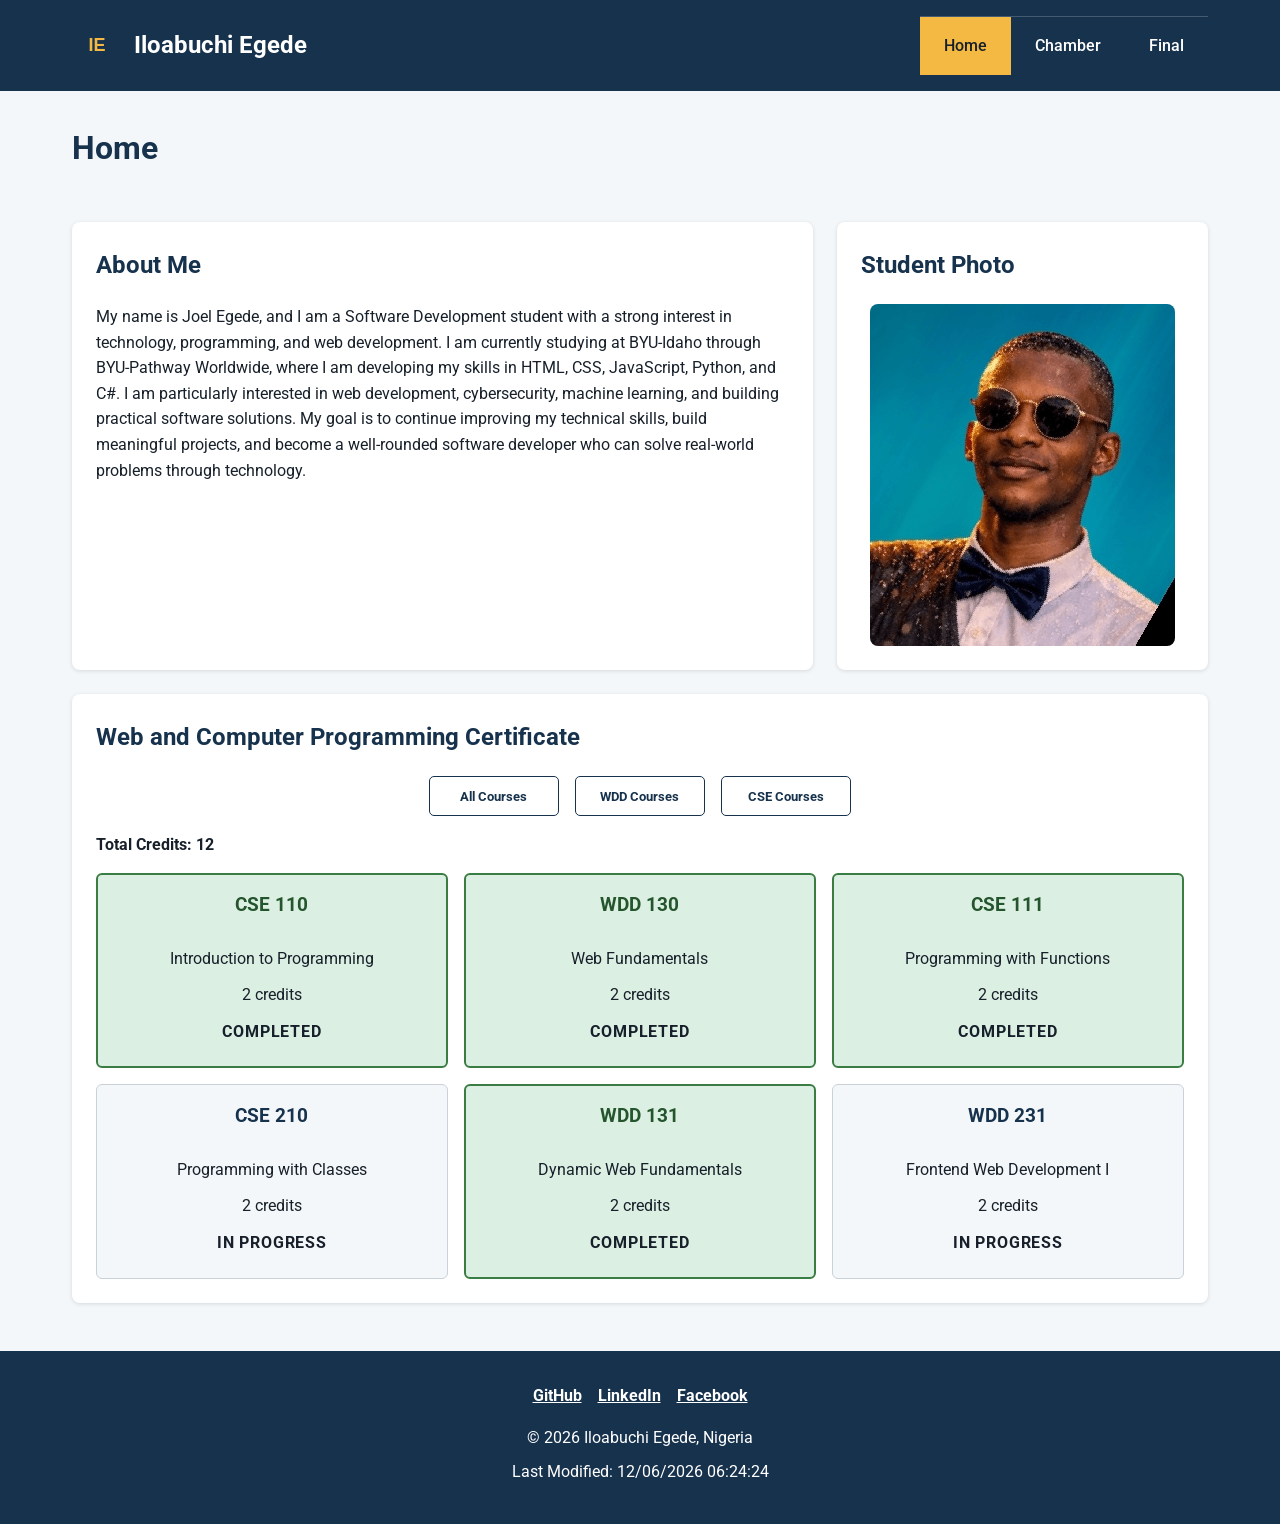
==== index.html @ 78034046 "completed week01 activity" ====
<!DOCTYPE html>
<html lang="en">
<head>
    <meta charset="UTF-8">
    <meta name="viewport" content="width=device-width, initial-scale=1.0">

    <meta name="description" content="WDD 231 Web Frontend Development I course home page for Iloabuchi Egede.">
    <meta name="author" content="Iloabuchi Egede">

    <title>WDD 231 | Web Frontend Development I | Iloabuchi Egede</title>

    <link rel="preconnect" href="https://fonts.googleapis.com">
    <link rel="preconnect" href="https://fonts.gstatic.com" crossorigin>
    <link href="https://fonts.googleapis.com/css2?family=Roboto:wght@400;500;700&display=swap" rel="stylesheet">

    <link rel="stylesheet" href="styles/normalize.css">
    <link rel="stylesheet" href="styles/small.css">
    <link rel="stylesheet" href="styles/large.css">

    <script src="scripts/main.js" defer></script>
    <script src="scripts/courses.js" defer></script>
</head>

<body>
    <header>
        <div class="site-header">
            <a href="index.html" class="site-logo">
                <img src="images/logo.svg" alt="Iloabuchi Egede logo">
            </a>

            <span class="site-name">Iloabuchi Egede</span>

            <button id="menu-button" type="button" aria-label="Open navigation menu">
                ☰
            </button>
        

            <nav id="navigation">
                <ul>
                    <li><a href="index.html" class="active">Home</a></li>
                    <li><a href="#">Chamber</a></li>
                    <li><a href="#">Final</a></li>
                </ul>
            </nav>
        </div>
    </header>

    <main>
        <h1>Home</h1>

        <section>
            <h2>About Me</h2>
            <p>
                My name is Joel Egede, and I am a Software Development student with a strong interest in technology, programming, and web development. I am currently studying at BYU-Idaho through BYU-Pathway Worldwide, where I am developing my skills in HTML, CSS, JavaScript, Python, and C#.
                I am particularly interested in web development, cybersecurity, machine learning, and building practical software solutions. My goal is to continue improving my technical skills, build meaningful projects, and become a well-rounded software developer who can solve real-world problems through technology.
            </p>
        </section>

        <section>
            <h2>Student Photo</h2>
            <img src="images/profile-image.png" alt="Photo of Iloabuchi Egede">
        </section>

        <section>
            <h2>Web and Computer Programming Certificate</h2>

            <div class="course-filters">
                <button id="all-courses" type="button">All Courses</button>
                <button id="wdd-courses" type="button">WDD Courses</button>
                <button id="cse-courses" type="button">CSE Courses</button>
            </div>

            <p class="credits">
                Total Credits: <span id="total-credits">0</span>
            </p>

            <div id="course-container"></div>
        </section>
    </main>

    <footer>
        <div class="social-links">
            <a href="https://github.com/Joel-Egede" target="_blank" rel="noopener noreferrer">
                GitHub
            </a>

            <a href="www.linkedin.com/in/iloabuchi-egede-858717234/" target="_blank" rel="noopener noreferrer">
                LinkedIn
            </a>

            <a href="www.facebook.com" target="_blank" rel="noopener noreferrer">
                Facebook
            </a>
        </div>

        <p>
            &copy; <span id="currentyear"></span> Iloabuchi Egede, Nigeria
        </p>

        <p id="lastModified"></p>
    </footer>
</body>
</html>
---- styles/small.css ----
/* =========================
   General Styles
   ========================= */

:root {
    --primary-color: #17324d;
    --secondary-color: #2f6690;
    --accent-color: #f4b942;
    --light-color: #f4f7f9;
    --dark-color: #17202a;
    --white-color: #ffffff;
    --border-color: #c9d2d9;
}

* {
    box-sizing: border-box;
}

body {
    font-family: "Roboto", sans-serif;
    margin: 0;
    color: var(--dark-color);
    background-color: var(--light-color);
    line-height: 1.6;
}

img {
    max-width: 100%;
    height: auto;
    display: block;
    object-fit: cover;
}

a {
    color: inherit;
}

button {
    font-family: inherit;
}

/* =========================
   Header
   ========================= */

header {
    background-color: var(--primary-color);
    color: var(--white-color);
}

.site-header {
    display: flex;
    align-items: center;
    gap: 0.75rem;
    padding: 1rem;
}

.site-logo img {
    width: 50px;
    height: 50px;
}

.site-name {
    font-size: 1.3rem;
    font-weight: 700;
    flex: 1;
}

#menu-button {
    background: transparent;
    border: none;
    color: var(--white-color);
    font-size: 2rem;
    cursor: pointer;
    padding: 0.25rem 0.5rem;
}

/* =========================
   Navigation
   ========================= */

nav {
    display: none;
}

nav.open {
    display: block;
}

nav ul {
    list-style: none;
    margin: 0;
    padding: 0;
}

nav li {
    border-top: 1px solid rgba(255, 255, 255, 0.2);
}

nav a {
    display: block;
    padding: 0.9rem 1rem;
    text-decoration: none;
    color: var(--white-color);
    font-weight: 500;
}

nav a:hover,
nav a:focus {
    background-color: var(--secondary-color);
}

nav a.active {
    background-color: var(--accent-color);
    color: var(--dark-color);
}

/* =========================
   Main Content
   ========================= */

main {
    max-width: 1200px;
    margin: 0 auto;
    padding: 1rem;
}

h1 {
    color: var(--primary-color);
    margin-top: 0;
}

section {
    background-color: var(--white-color);
    margin-bottom: 1rem;
    padding: 1rem;
    border-radius: 8px;
    box-shadow: 0 1px 4px rgba(0, 0, 0, 0.12);
}

section h2 {
    color: var(--primary-color);
    margin-top: 0;
}

/* =========================
   Profile Image
   ========================= */

section img {
    margin: 0 auto;
    border-radius: 8px;
}

/* =========================
   Course Filters
   ========================= */

.course-filters {
    display: flex;
    flex-direction: column;
    gap: 0.5rem;
    margin-bottom: 1rem;
}

.course-filters button {
    border: 1px solid var(--primary-color);
    border-radius: 5px;
    padding: 0.7rem 1rem;
    background-color: var(--white-color);
    color: var(--primary-color);
    font-weight: 700;
    cursor: pointer;
}

.course-filters button:hover,
.course-filters button:focus {
    background-color: var(--secondary-color);
    color: var(--white-color);
}

.credits {
    font-weight: 700;
    margin-bottom: 1rem;
}

/* =========================
   Course Cards
   ========================= */

#course-container {
    display: grid;
    grid-template-columns: 1fr;
    gap: 0.75rem;
}

.course-card {
    border: 1px solid var(--border-color);
    border-radius: 6px;
    padding: 1rem;
    background-color: var(--light-color);
    text-align: center;
}

.course-card h3 {
    margin-top: 0;
    color: var(--primary-color);
}

.course-card p {
    margin: 0.35rem 0;
}

.course-card.completed {
    background-color: #dcefe3;
    border: 2px solid #3a7d44;
}

.completion-status {
    font-weight: 700;
    text-transform: uppercase;
    letter-spacing: 0.05rem;
}

.course-card.completed h3 {
    color: #24552d;
}

/* =========================
   Footer
   ========================= */

footer {
    background-color: var(--primary-color);
    color: var(--white-color);
    text-align: center;
    padding: 1.5rem 1rem;
    margin-top: 1rem;
}

.social-links {
    display: flex;
    justify-content: center;
    gap: 1rem;
    flex-wrap: wrap;
    margin-bottom: 1rem;
}

.social-links a {
    color: var(--white-color);
    font-weight: 700;
}

.social-links a:hover,
.social-links a:focus {
    color: var(--accent-color);
}

footer p {
    margin: 0.5rem 0;
}
---- styles/large.css ----
/* =========================
   Large Screen Layout
   ========================= */

@media screen and (min-width: 700px) {

    /* =========================
       Header
       ========================= */

    .site-header {
        max-width: 1200px;
        margin: 0 auto;
        padding: 1rem 2rem;
    }

    #menu-button {
        display: none;
    }

    /* =========================
       Navigation
       ========================= */

    nav {
        display: block;
        border-top: 1px solid rgba(255, 255, 255, 0.2);
    }

    nav ul {
        max-width: 1200px;
        margin: 0 auto;
        display: flex;
        justify-content: flex-end;
    }

    nav li {
        border-top: none;
    }

    nav a {
        padding: 1rem 1.5rem;
        transition: background-color 0.2s ease;
    }

    /* =========================
       Main Content
       ========================= */

    main {
        padding: 2rem;
    }

    main > h1 {
        margin-bottom: 1.5rem;
    }

    main > section:first-of-type {
        grid-area: about;
    }

    main > section:nth-of-type(2) {
        grid-area: photo;
    }

    main > section:nth-of-type(3) {
        grid-area: courses;
    }

    main {
        display: grid;
        grid-template-columns: 2fr 1fr;
        grid-template-areas:
            "heading heading"
            "about photo"
            "courses courses";
        gap: 1.5rem;
    }

    main > h1 {
        grid-area: heading;
    }

    section {
        margin-bottom: 0;
        padding: 1.5rem;
    }

    /* =========================
       Course Filters
       ========================= */

    .course-filters {
        flex-direction: row;
        justify-content: center;
        gap: 1rem;
    }

    .course-filters button {
        min-width: 130px;
    }

    /* =========================
       Course Cards
       ========================= */

    #course-container {
        grid-template-columns: repeat(3, 1fr);
        gap: 1rem;
    }

    .course-card {
        min-height: 140px;
        display: flex;
        flex-direction: column;
        justify-content: center;
    }

    /* =========================
       Footer
       ========================= */

    footer {
        padding: 2rem;
    }
}

/* =========================
   Extra Large Screens
   ========================= */

@media screen and (min-width: 1000px) {

    #course-container {
        grid-template-columns: repeat(3, 1fr);
    }

    .site-name {
        font-size: 1.5rem;
    }
}
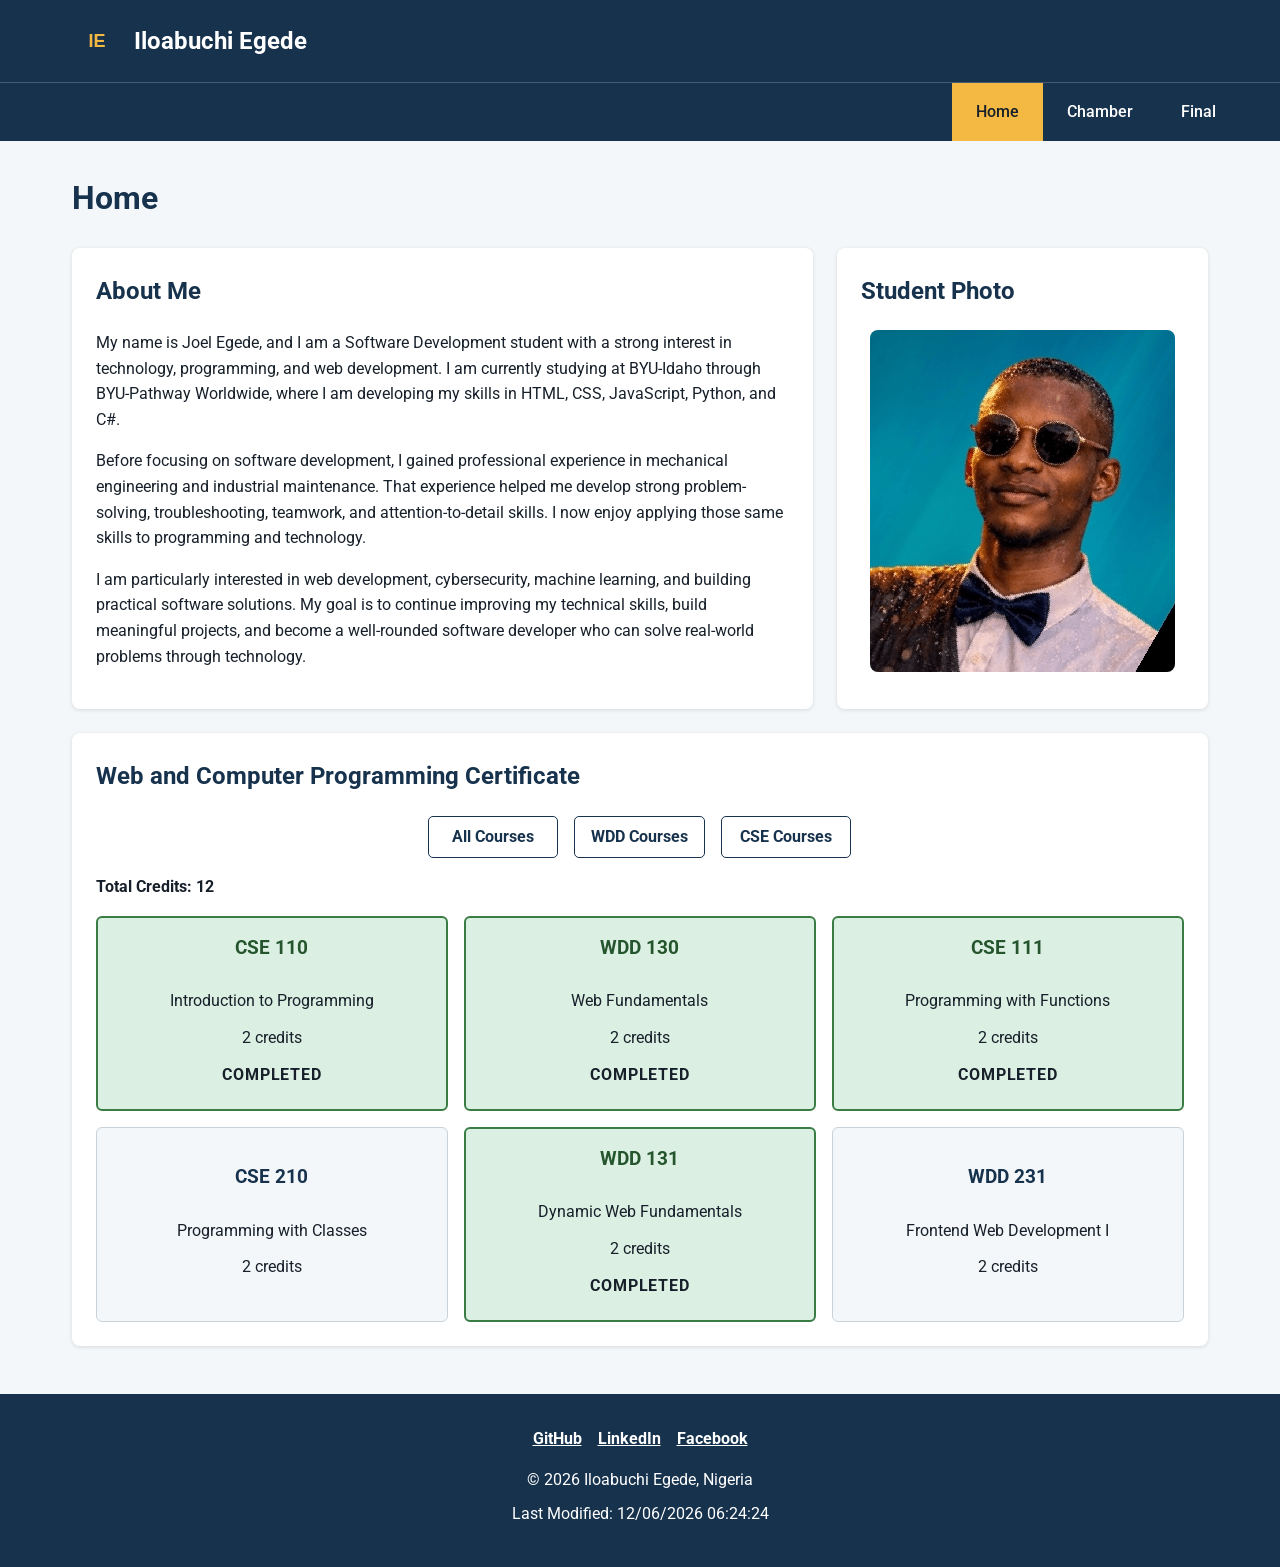
==== commit 514f27f4: "fixed web design principles" ====
--- a/index.html
+++ b/index.html
@@ -9,95 +9,171 @@
 
     <title>WDD 231 | Web Frontend Development I | Iloabuchi Egede</title>
 
+    <!-- Google Font -->
     <link rel="preconnect" href="https://fonts.googleapis.com">
     <link rel="preconnect" href="https://fonts.gstatic.com" crossorigin>
     <link href="https://fonts.googleapis.com/css2?family=Roboto:wght@400;500;700&display=swap" rel="stylesheet">
 
+    <!-- CSS -->
     <link rel="stylesheet" href="styles/normalize.css">
     <link rel="stylesheet" href="styles/small.css">
     <link rel="stylesheet" href="styles/large.css">
 
+    <!-- JavaScript -->
     <script src="scripts/main.js" defer></script>
     <script src="scripts/courses.js" defer></script>
 </head>
 
 <body>
+
     <header>
         <div class="site-header">
+
             <a href="index.html" class="site-logo">
-                <img src="images/logo.svg" alt="Iloabuchi Egede logo">
+                <img src="images/logo.svg" alt="Joel Egede logo">
             </a>
 
             <span class="site-name">Iloabuchi Egede</span>
 
-            <button id="menu-button" type="button" aria-label="Open navigation menu">
+            <button id="menu-button"
+                    type="button"
+                    aria-label="Open navigation menu"
+                    aria-expanded="false">
                 ☰
             </button>
-        
 
-            <nav id="navigation">
-                <ul>
-                    <li><a href="index.html" class="active">Home</a></li>
-                    <li><a href="#">Chamber</a></li>
-                    <li><a href="#">Final</a></li>
-                </ul>
-            </nav>
         </div>
+
+        <nav id="navigation" aria-label="Main navigation">
+            <ul>
+                <li>
+                    <a href="index.html"
+                       class="active"
+                       aria-current="page">
+                        Home
+                    </a>
+                </li>
+
+                <li>
+                    <a href="#">Chamber</a>
+                </li>
+
+                <li>
+                    <a href="#">Final</a>
+                </li>
+            </ul>
+        </nav>
     </header>
 
+
     <main>
+
         <h1>Home</h1>
 
+        <!-- About Me -->
         <section>
             <h2>About Me</h2>
+
             <p>
-                My name is Joel Egede, and I am a Software Development student with a strong interest in technology, programming, and web development. I am currently studying at BYU-Idaho through BYU-Pathway Worldwide, where I am developing my skills in HTML, CSS, JavaScript, Python, and C#.
-                I am particularly interested in web development, cybersecurity, machine learning, and building practical software solutions. My goal is to continue improving my technical skills, build meaningful projects, and become a well-rounded software developer who can solve real-world problems through technology.
+                My name is Joel Egede, and I am a Software Development student
+                with a strong interest in technology, programming, and web
+                development. I am currently studying at BYU-Idaho through
+                BYU-Pathway Worldwide, where I am developing my skills in HTML,
+                CSS, JavaScript, Python, and C#.
+            </p>
+
+            <p>
+                Before focusing on software development, I gained professional
+                experience in mechanical engineering and industrial maintenance.
+                That experience helped me develop strong problem-solving,
+                troubleshooting, teamwork, and attention-to-detail skills. I now
+                enjoy applying those same skills to programming and technology.
+            </p>
+
+            <p>
+                I am particularly interested in web development, cybersecurity,
+                machine learning, and building practical software solutions.
+                My goal is to continue improving my technical skills, build
+                meaningful projects, and become a well-rounded software
+                developer who can solve real-world problems through technology.
             </p>
         </section>
 
+
+        <!-- Student Photo -->
         <section>
             <h2>Student Photo</h2>
-            <img src="images/profile-image.png" alt="Photo of Iloabuchi Egede">
+
+            <img src="images/profile-image.png"
+                 alt="Photo of Iloabuchi Egede">
         </section>
 
+
+        <!-- Certificate Courses -->
         <section>
             <h2>Web and Computer Programming Certificate</h2>
 
             <div class="course-filters">
-                <button id="all-courses" type="button">All Courses</button>
-                <button id="wdd-courses" type="button">WDD Courses</button>
-                <button id="cse-courses" type="button">CSE Courses</button>
+                <button id="all-courses" type="button">
+                    All Courses
+                </button>
+
+                <button id="wdd-courses" type="button">
+                    WDD Courses
+                </button>
+
+                <button id="cse-courses" type="button">
+                    CSE Courses
+                </button>
             </div>
 
             <p class="credits">
-                Total Credits: <span id="total-credits">0</span>
+                Total Credits:
+                <span id="total-credits">0</span>
             </p>
 
             <div id="course-container"></div>
         </section>
+
     </main>
 
+
     <footer>
+
         <div class="social-links">
-            <a href="https://github.com/Joel-Egede" target="_blank" rel="noopener noreferrer">
+
+            <a href="https://github.com/Joel-Egede"
+               target="_blank"
+               rel="noopener noreferrer"
+               aria-label="Iloabuchi Egede GitHub profile">
                 GitHub
             </a>
 
-            <a href="www.linkedin.com/in/iloabuchi-egede-858717234/" target="_blank" rel="noopener noreferrer">
+            <a href="https://www.linkedin.com/in/iloabuchi-egede"
+               target="_blank"
+               rel="noopener noreferrer"
+               aria-label="Iloabuchi Egede LinkedIn profile">
                 LinkedIn
             </a>
 
-            <a href="www.facebook.com" target="_blank" rel="noopener noreferrer">
+            <a href="https://www.facebook.com/Iloabuchi.Egede"
+               target="_blank"
+               rel="noopener noreferrer"
+               aria-label="Iloabuchi Egede Facebook profile">
                 Facebook
             </a>
+
         </div>
 
         <p>
-            &copy; <span id="currentyear"></span> Iloabuchi Egede, Nigeria
+            &copy;
+            <span id="currentyear"></span>
+            Iloabuchi Egede, Nigeria
         </p>
 
         <p id="lastModified"></p>
+
     </footer>
+
 </body>
 </html>
--- a/styles/small.css
+++ b/styles/small.css
@@ -10,6 +10,9 @@
     --dark-color: #17202a;
     --white-color: #ffffff;
     --border-color: #c9d2d9;
+    --completed-color: #dcefe3;
+    --completed-border: #3a7d44;
+    --completed-text: #24552d;
 }
 
 * {
@@ -28,7 +31,6 @@
     max-width: 100%;
     height: auto;
     display: block;
-    object-fit: cover;
 }
 
 a {
@@ -38,6 +40,7 @@
 button {
     font-family: inherit;
 }
+
 
 /* =========================
    Header
@@ -55,6 +58,10 @@
     padding: 1rem;
 }
 
+.site-logo {
+    display: block;
+}
+
 .site-logo img {
     width: 50px;
     height: 50px;
@@ -74,6 +81,7 @@
     cursor: pointer;
     padding: 0.25rem 0.5rem;
 }
+
 
 /* =========================
    Navigation
@@ -115,6 +123,7 @@
     color: var(--dark-color);
 }
 
+
 /* =========================
    Main Content
    ========================= */
@@ -143,6 +152,7 @@
     margin-top: 0;
 }
 
+
 /* =========================
    Profile Image
    ========================= */
@@ -151,6 +161,7 @@
     margin: 0 auto;
     border-radius: 8px;
 }
+
 
 /* =========================
    Course Filters
@@ -184,6 +195,7 @@
     margin-bottom: 1rem;
 }
 
+
 /* =========================
    Course Cards
    ========================= */
@@ -211,9 +223,16 @@
     margin: 0.35rem 0;
 }
 
+
+/* Completed Courses */
+
 .course-card.completed {
-    background-color: #dcefe3;
-    border: 2px solid #3a7d44;
+    background-color: var(--completed-color);
+    border: 2px solid var(--completed-border);
+}
+
+.course-card.completed h3 {
+    color: var(--completed-text);
 }
 
 .completion-status {
@@ -222,9 +241,6 @@
     letter-spacing: 0.05rem;
 }
 
-.course-card.completed h3 {
-    color: #24552d;
-}
 
 /* =========================
    Footer
--- a/styles/large.css
+++ b/styles/large.css
@@ -17,6 +17,7 @@
     #menu-button {
         display: none;
     }
+
 
     /* =========================
        Navigation
@@ -43,16 +44,28 @@
         transition: background-color 0.2s ease;
     }
 
+
     /* =========================
        Main Content
        ========================= */
 
     main {
         padding: 2rem;
+        display: grid;
+
+        grid-template-columns: 2fr 1fr;
+
+        grid-template-areas:
+            "heading heading"
+            "about photo"
+            "courses courses";
+
+        gap: 1.5rem;
     }
 
     main > h1 {
-        margin-bottom: 1.5rem;
+        grid-area: heading;
+        margin-bottom: 0;
     }
 
     main > section:first-of-type {
@@ -67,24 +80,11 @@
         grid-area: courses;
     }
 
-    main {
-        display: grid;
-        grid-template-columns: 2fr 1fr;
-        grid-template-areas:
-            "heading heading"
-            "about photo"
-            "courses courses";
-        gap: 1.5rem;
-    }
-
-    main > h1 {
-        grid-area: heading;
-    }
-
     section {
         margin-bottom: 0;
         padding: 1.5rem;
     }
+
 
     /* =========================
        Course Filters
@@ -99,6 +99,7 @@
     .course-filters button {
         min-width: 130px;
     }
+
 
     /* =========================
        Course Cards
@@ -116,6 +117,7 @@
         justify-content: center;
     }
 
+
     /* =========================
        Footer
        ========================= */
@@ -124,6 +126,7 @@
         padding: 2rem;
     }
 }
+
 
 /* =========================
    Extra Large Screens
